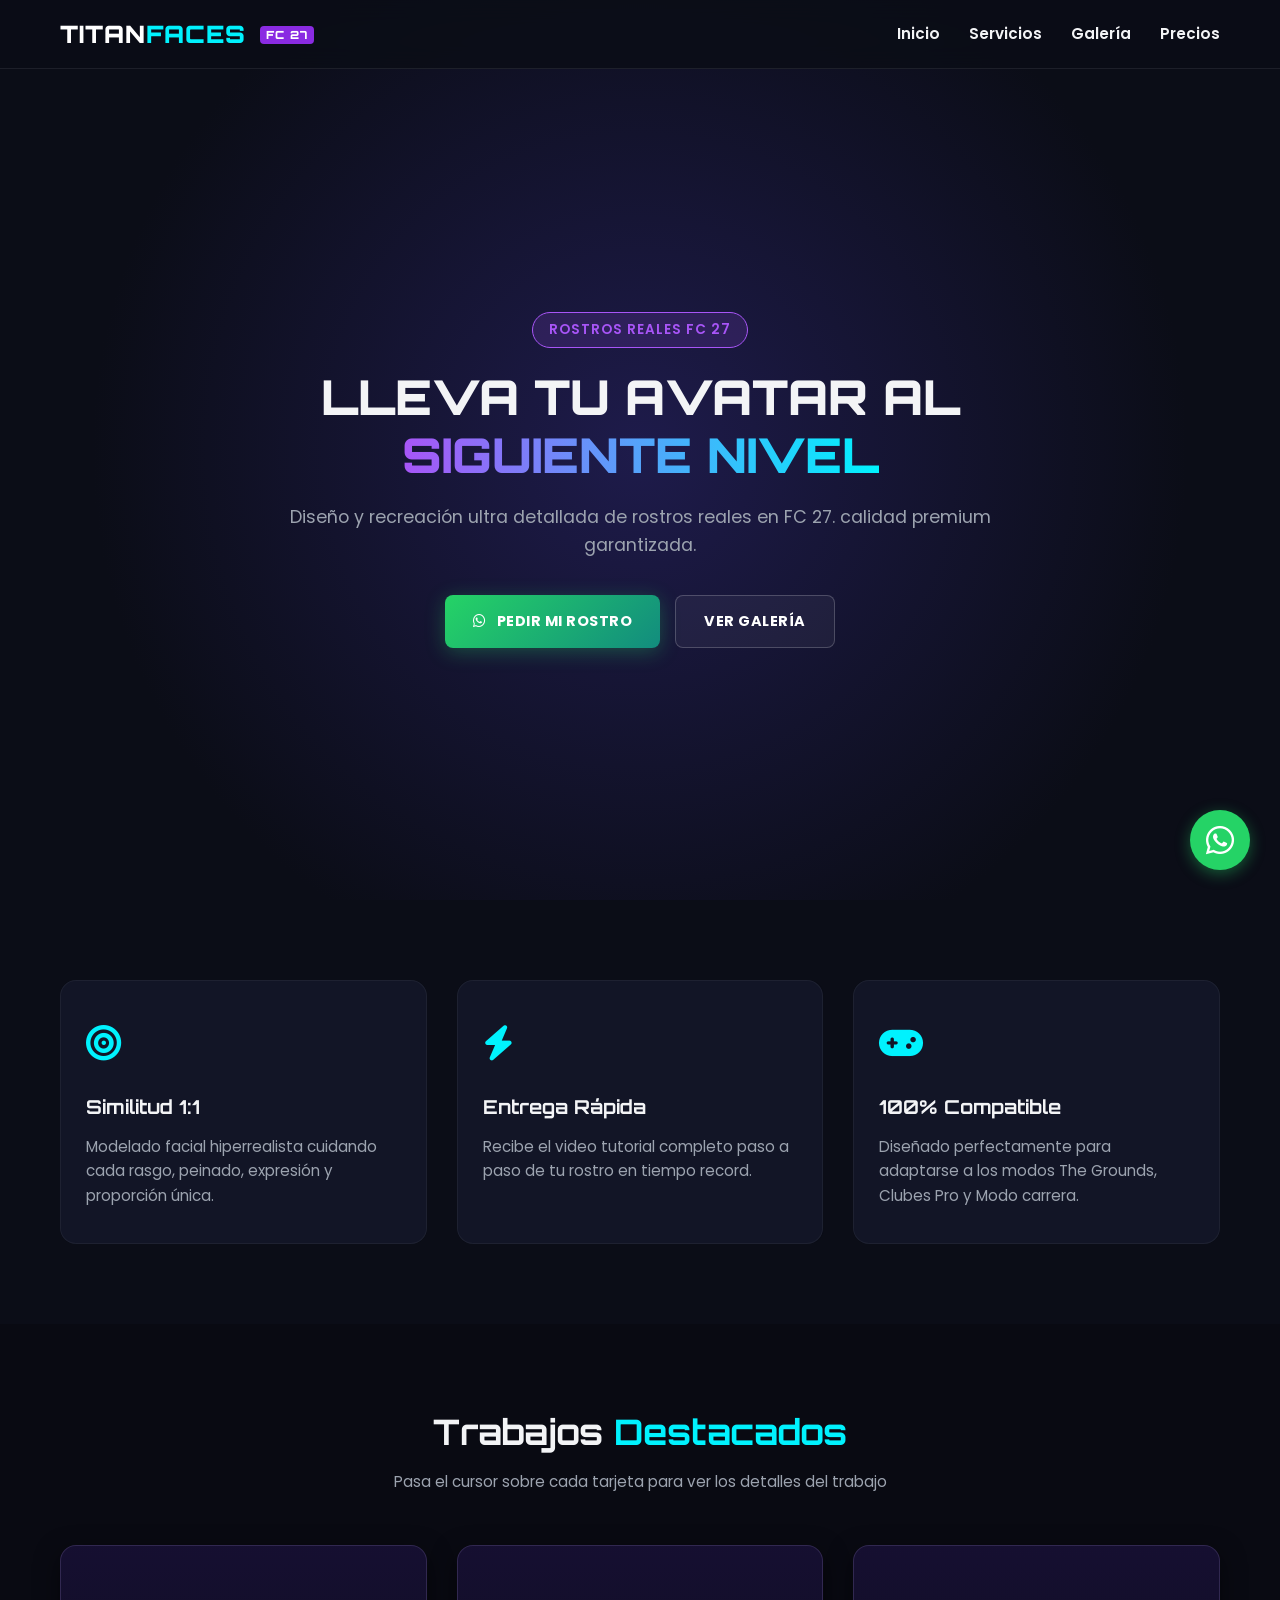
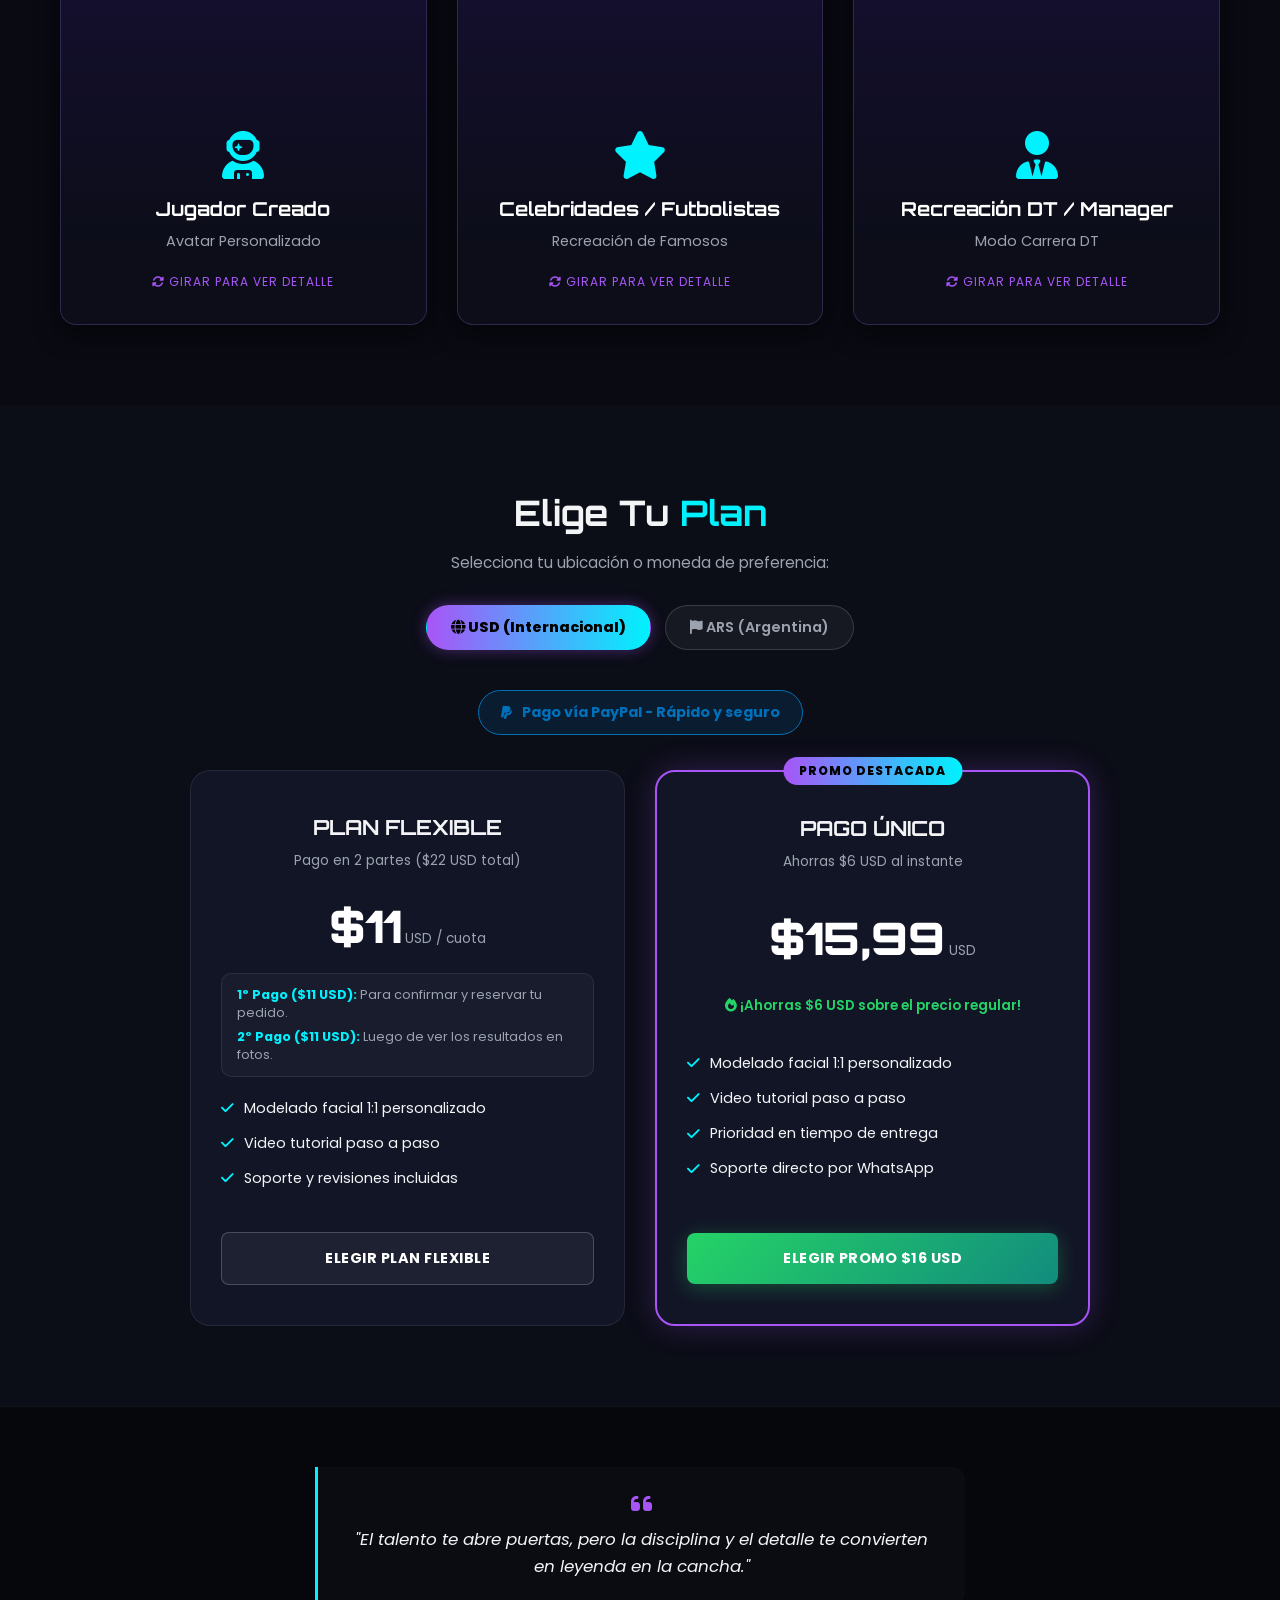
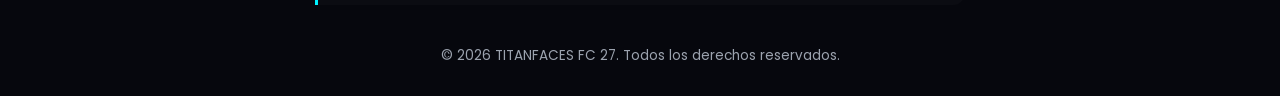
==== Web FC27 TITANFACES/index.html @ 933a64d8 "Add files via upload" ====
<!DOCTYPE html>
<html lang="es">
<head>
  <meta charset="UTF-8">
  <meta name="viewport" content="width=device-width, initial-scale=1.0">
  <title>TitanFaces - Rostros Personalizados FC 27</title>
  <link rel="stylesheet" href="style.css">
  <!-- Google Fonts & Font Awesome Icons -->
  <link rel="preconnect" href="https://fonts.googleapis.com">
  <link rel="preconnect" href="https://fonts.gstatic.com" crossorigin>
  <link href="https://fonts.googleapis.com/css2?family=Orbitron:wght@600;800;900&family=Poppins:wght@300;400;600;700&display=swap" rel="stylesheet">
  <link rel="stylesheet" href="https://cdnjs.cloudflare.com/ajax/libs/font-awesome/6.4.0/css/all.min.css">
</head>
<body>

  <!-- Encabezado / Navegación -->
  <header class="header">
    <div class="container logo-container">
      <a href="#" class="logo">TITAN<span>FACES</span> <small>FC 27</small></a>
      <nav class="nav">
        <a href="#inicio">Inicio</a>
        <a href="#servicios">Servicios</a>
        <a href="#galeria">Galería</a>
        <a href="#precios">Precios</a>
      </nav>
    </div>
  </header>

  <!-- Sección Hero / Principal -->
  <section id="inicio" class="hero">
    <div class="hero-overlay"></div>
    <div class="container hero-content">
      <span class="badge">rostros reales FC 27</span>
      <h1>LLEVA TU AVATAR AL <span>SIGUIENTE NIVEL</span></h1>
      <p>Diseño y recreación ultra detallada de rostros reales en FC 27.
       calidad premium garantizada.</p>
      <div class="hero-buttons">
        <a href="https://wa.me/541133308593?text=Hola,%20quiero%20cotizar%20un%20rostro%20personalizado%20para%20FC%2027" class="btn btn-primary" target="_blank">
          <i class="fa-brands fa-whatsapp"></i> Pedir Mi Rostro
        </a>
        <a href="#galeria" class="btn btn-secondary">Ver Galería</a>
      </div>
    </div>
  </section>

  <!-- Características / Por qué elegirnos -->
  <section id="servicios" class="features">
    <div class="container grid-3">
      <div class="card">
        <div class="card-icon"><i class="fa-solid fa-bullseye"></i></div>
        <h3>Similitud 1:1</h3>
        <p>Modelado facial hiperrealista cuidando cada rasgo, peinado, expresión y proporción única.</p>
      </div>
      <div class="card">
        <div class="card-icon"><i class="fa-solid fa-bolt"></i></div>
        <h3>Entrega Rápida</h3>
        <p>Recibe el video tutorial completo paso a paso de tu rostro en tiempo record.</p>
      </div>
      <div class="card">
        <div class="card-icon"><i class="fa-solid fa-gamepad"></i></div>
        <h3>100% Compatible</h3>
        <p>Diseñado perfectamente para adaptarse a los modos The Grounds, Clubes Pro y Modo carrera.</p>
      </div>
    </div>
  </section>

  <!-- Galería / Muestra de Rostros con Giro 180° -->
  <section id="galeria" class="gallery">
    <div class="container">
      <h2 class="section-title">Trabajos <span>Destacados</span></h2>
      <p class="gallery-subtitle">Pasa el cursor sobre cada tarjeta para ver los detalles del trabajo</p>
      
      <div class="grid-3">

        <!-- Tarjeta 1 -->
        <div class="flip-card">
          <div class="flip-card-inner">
            <!-- Frente -->
            <div class="flip-card-front" style="background-image: url('1000303642.jpg');">
              <div class="card-overlay"></div>
              <div class="card-front-content">
                <i class="fa-solid fa-user-astronaut front-icon"></i>
                <h4>Jugador Creado</h4>
                <p>Avatar Personalizado</p>
                <span class="flip-hint"><i class="fa-solid fa-rotate"></i> Girar para ver detalle</span>
              </div>
            </div>
            <!-- Dorso (180°) -->
            <div class="flip-card-back" style="background-image: url('1000303642.jpg');">
              <div class="card-back-darken"></div>
              <div class="card-back-content">
                <h4>Detalles de Recreación</h4>
                <ul>
                  <li><i class="fa-solid fa-check"></i> Escaneo facial basado en fotos reales</li>
                  <li><i class="fa-solid fa-check"></i> Proporciones de frente, nariz y mandíbula 1:1</li>
                  <li><i class="fa-solid fa-check"></i> Tono de piel y peinado exactos</li>
                </ul>
                <a href="#precios" class="btn-card-action">Pedir este estilo</a>
              </div>
            </div>
          </div>
        </div>

        <!-- Tarjeta 2 -->
        <div class="flip-card">
          <div class="flip-card-inner">
            <!-- Frente -->
            <div class="flip-card-front" style="background-image: url('1000301912.jpg');">
              <div class="card-overlay"></div>
              <div class="card-front-content">
                <i class="fa-solid fa-star front-icon"></i>
                <h4>Celebridades / Futbolistas</h4>
                <p>Recreación de Famosos</p>
                <span class="flip-hint"><i class="fa-solid fa-rotate"></i> Girar para ver detalle</span>
              </div>
            </div>
            <!-- Dorso (180°) -->
            <div class="flip-card-back" style="background-image: url('1000301912.jpg');">
              <div class="card-back-darken"></div>
              <div class="card-back-content">
                <h4>Detalles de Recreación</h4>
                <ul>
                  <li><i class="fa-solid fa-check"></i> Réplica de estrellas y celebridades mundialmente conocidas</li>
                  <li><i class="fa-solid fa-check"></i> Modelado de ojos, cejas, barba y expresiones icónicas</li>
                  <li><i class="fa-solid fa-check"></i> Ajuste perfecto para lucir en la cancha</li>
                </ul>
                <a href="#precios" class="btn-card-action">Pedir este estilo</a>
              </div>
            </div>
          </div>
        </div>

        <!-- Tarjeta 3 -->
        <div class="flip-card">
          <div class="flip-card-inner">
            <!-- Frente -->
            <div class="flip-card-front" style="background-image: url('1000305915.jpg');">
              <div class="card-overlay"></div>
              <div class="card-front-content">
                <i class="fa-solid fa-user-tie front-icon"></i>
                <h4>Recreación DT / Manager</h4>
                <p>Modo Carrera DT</p>
                <span class="flip-hint"><i class="fa-solid fa-rotate"></i> Girar para ver detalle</span>
              </div>
            </div>
            <!-- Dorso (180°) -->
            <div class="flip-card-back" style="background-image: url('1000305915.jpg');">
              <div class="card-back-darken"></div>
              <div class="card-back-content">
                <h4>Detalles de Recreación</h4>
                <ul>
                  <li><i class="fa-solid fa-check"></i> Rostro realista para Directores Técnicos</li>
                  <li><i class="fa-solid fa-check"></i> Rasgos maduros y expresiones de liderazgo</li>
                  <li><i class="fa-solid fa-check"></i> Ideal para vivir tu propio Modo Carrera DT</li>
                </ul>
                <a href="#precios" class="btn-card-action">Pedir este estilo</a>
              </div>
            </div>
          </div>
        </div>

      </div>
    </div>
  </section>

  <!-- Sección Precios -->
  <section id="precios" class="pricing">
    <div class="container">
      <h2 class="section-title">Elige Tu <span>Plan</span></h2>
      <p class="pricing-subtitle">Selecciona tu ubicación o moneda de preferencia:</p>
      
      <!-- Selector de Moneda / Región -->
      <div class="currency-toggle-wrapper">
        <input type="radio" id="usd-toggle" name="currency-toggle" checked>
        <label for="usd-toggle" class="toggle-btn"><i class="fa-solid fa-globe"></i> USD (Internacional)</label>

        <input type="radio" id="ars-toggle" name="currency-toggle">
        <label for="ars-toggle" class="toggle-btn"><i class="fa-solid fa-flag"></i> ARS (Argentina)</label>

        <!-- Bloque Precios Internacional (USD) -->
        <div class="pricing-group usd-group">
          <div class="payment-method-badge paypal-badge">
            <i class="fa-brands fa-paypal"></i> Pago vía PayPal - Rápido y seguro
          </div>
          <div class="pricing-grid">
            
            <!-- Opción 1 USD -->
            <div class="pricing-card">
              <div class="pricing-header">
                <h3>PLAN FLEXIBLE</h3>
                <p>Pago en 2 partes ($22 USD total)</p>
              </div>
              <div class="price">
                <span class="amount">$11</span>
                <span class="currency">USD / cuota</span>
              </div>
              
              <div class="payment-steps">
                <p><span>1º Pago ($11 USD):</span> Para confirmar y reservar tu pedido.</p>
                <p><span>2º Pago ($11 USD):</span> Luego de ver los resultados en fotos.</p>
              </div>

              <ul class="pricing-features">
                <li><i class="fa-solid fa-check"></i> Modelado facial 1:1 personalizado</li>
                <li><i class="fa-solid fa-check"></i> Video tutorial paso a paso</li>
                <li><i class="fa-solid fa-check"></i> Soporte y revisiones incluidas</li>
              </ul>
              <a href="https://wa.me/541133308593?text=Hola,%20quiero%20el%20Plan%20Flexible%20en%20USD%20(2%20pagos%20de%2011%20USD)" class="btn btn-secondary btn-full" target="_blank">Elegir Plan Flexible</a>
            </div>

            <!-- Opción 2 USD -->
            <div class="pricing-card popular">
              <div class="popular-badge">PROMO DESTACADA</div>
              <div class="pricing-header">
                <h3>PAGO ÚNICO</h3>
                <p>Ahorras $6 USD al instante</p>
              </div>
              <div class="price">
                <span class="amount">$15,99</span>
                <span class="currency">USD</span>
              </div>
              <p class="savings-text"><i class="fa-solid fa-fire"></i> ¡Ahorras $6 USD sobre el precio regular!</p>
              <ul class="pricing-features">
                <li><i class="fa-solid fa-check"></i> Modelado facial 1:1 personalizado</li>
                <li><i class="fa-solid fa-check"></i> Video tutorial paso a paso</li>
                <li><i class="fa-solid fa-check"></i> Prioridad en tiempo de entrega</li>
                <li><i class="fa-solid fa-check"></i> Soporte directo por WhatsApp</li>
              </ul>
              <a href="https://wa.me/541133308593?text=Hola,%20quiero%20aprovechar%20la%20Promoción%20Pago%20Único%20de%2017%20USD" class="btn btn-primary btn-full" target="_blank">Elegir Promo $16 USD</a>
            </div>

          </div>
        </div>

        <!-- Bloque Precios Argentina (ARS) -->
        <div class="pricing-group ars-group">
          <div class="payment-method-badge mp-badge">
            <i class="fa-solid fa-wallet"></i> Pago vía MercadoPago - Rápido y seguro
          </div>
          <div class="pricing-grid">
            
            <!-- Opción 1 ARS -->
            <div class="pricing-card">
              <div class="pricing-header">
                <h3>PLAN FLEXIBLE</h3>
                <p>Pago en 2 partes ($22 mil total)</p>
              </div>
              <div class="price">
                <span class="amount">$11.000</span>
                <span class="currency">ARS / cuota</span>
              </div>
              
              <div class="payment-steps">
                <p><span>1º Pago ($11 mil):</span> Para confirmar y reservar tu pedido.</p>
                <p><span>2º Pago ($11 mil):</span> Luego de ver los resultados en fotos.</p>
              </div>

              <ul class="pricing-features">
                <li><i class="fa-solid fa-check"></i> Modelado facial 1:1 personalizado</li>
                <li><i class="fa-solid fa-check"></i> Video tutorial paso a paso</li>
                <li><i class="fa-solid fa-check"></i> Soporte y revisiones incluidas</li>
              </ul>
              <a href="https://wa.me/541133308593?text=Hola,%20quiero%20el%20Plan%20Flexible%20en%20Pesos%20(2%20pagos%20de%20$11.000)" class="btn btn-secondary btn-full" target="_blank">Elegir Plan Flexible</a>
            </div>

            <!-- Opción 2 ARS -->
            <div class="pricing-card popular">
              <div class="popular-badge">PROMO DESTACADA</div>
              <div class="pricing-header">
                <h3>PAGO ÚNICO</h3>
                <p>Ahorras $6 mil pesos al instante</p>
              </div>
              <div class="price">
                <span class="amount">$16.000</span>
                <span class="currency">ARS</span>
              </div>
              <p class="savings-text"><i class="fa-solid fa-fire"></i> ¡Ahorras $6 mil pesos sobre el precio regular!</p>
              <ul class="pricing-features">
                <li><i class="fa-solid fa-check"></i> Modelado facial 1:1 personalizado</li>
                <li><i class="fa-solid fa-check"></i> Video tutorial paso a paso</li>
                <li><i class="fa-solid fa-check"></i> Prioridad en tiempo de entrega</li>
                <li><i class="fa-solid fa-check"></i> Soporte directo por WhatsApp</li>
              </ul>
              <a href="https://wa.me/541133308593?text=Hola,%20quiero%20aprovechar%20la%20Promoción%20Pago%20Único%20de%20$17.000" class="btn btn-primary btn-full" target="_blank">Elegir Promo $16 mil</a>
            </div>

          </div>
        </div>

      </div>
    </div>
  </section>

  <!-- Botón Flotante de WhatsApp -->
  <a href="https://wa.me/541133308593?text=Hola,%20me%20gustaría%20obtener%20información%20sobre%20los%20rostros%20personalizados" class="whatsapp-float" target="_blank" aria-label="Contacto por WhatsApp">
    <i class="fa-brands fa-whatsapp"></i>
  </a>

  <!-- Pie de Página -->
  <footer class="footer">
    <div class="container">
      <div class="quote-box">
        <i class="fa-solid fa-quote-left quote-icon"></i>
        <p class="quote-text">"El talento te abre puertas, pero la disciplina y el detalle te convierten en leyenda en la cancha."</p>
      </div>
      <div class="footer-bottom">
        <p>&copy; 2026 TITANFACES FC 27. Todos los derechos reservados.</p>
      </div>
    </div>
  </footer>

</body>
</html>
---- Web FC27 TITANFACES/style.css ----
/* ==========================================
   RESET Y VARIABLES GLOBALES
   ========================================== */
:root {
  --bg-dark: #0b0d17;
  --bg-card: rgba(22, 27, 46, 0.7);
  --primary: #8a2be2;
  --primary-neon: #a855f7;
  --accent: #00f2fe;
  --text-main: #f3f4f6;
  --text-muted: #9ca3af;
  --font-title: 'Orbitron', sans-serif;
  --font-body: 'Poppins', sans-serif;
}

* {
  margin: 0;
  padding: 0;
  box-sizing: border-box;
}

html {
  scroll-behavior: smooth;
}

body {
  background-color: var(--bg-dark);
  color: var(--text-main);
  font-family: var(--font-body);
  line-height: 1.6;
  overflow-x: hidden;
}

.container {
  max-width: 1200px;
  margin: 0 auto;
  padding: 0 20px;
}

/* ==========================================
   ENCABEZADO / NAV
   ========================================== */
.header {
  position: fixed;
  top: 0;
  width: 100%;
  z-index: 100;
  background: rgba(11, 13, 23, 0.85);
  backdrop-filter: blur(12px);
  border-bottom: 1px solid rgba(255, 255, 255, 0.08);
  padding: 15px 0;
}

.logo-container {
  display: flex;
  justify-content: space-between;
  align-items: center;
}

.logo {
  font-family: var(--font-title);
  font-size: 1.5rem;
  font-weight: 900;
  color: #fff;
  text-decoration: none;
  letter-spacing: 1px;
}

.logo span {
  color: var(--accent);
}

.logo small {
  font-size: 0.7rem;
  background: var(--primary);
  padding: 2px 6px;
  border-radius: 4px;
  margin-left: 5px;
  vertical-align: middle;
}

.nav a {
  color: var(--text-main);
  text-decoration: none;
  margin-left: 25px;
  font-weight: 600;
  font-size: 0.95rem;
  transition: color 0.3s ease;
}

.nav a:hover {
  color: var(--accent);
}

/* ==========================================
   HERO SECTION
   ========================================== */
.hero {
  position: relative;
  min-height: 100vh;
  display: flex;
  align-items: center;
  justify-content: center;
  text-align: center;
  padding: 120px 0 60px;
  background: radial-gradient(circle at center, #1e1b4b 0%, var(--bg-dark) 70%);
}

.hero-content {
  position: relative;
  z-index: 2;
  max-width: 800px;
}

.badge {
  display: inline-block;
  padding: 6px 16px;
  background: rgba(168, 85, 247, 0.15);
  border: 1px solid var(--primary-neon);
  color: var(--primary-neon);
  border-radius: 50px;
  font-size: 0.85rem;
  font-weight: 600;
  text-transform: uppercase;
  letter-spacing: 1px;
  margin-bottom: 20px;
}

.hero h1 {
  font-family: var(--font-title);
  font-size: 3rem;
  line-height: 1.2;
  margin-bottom: 20px;
  font-weight: 900;
}

.hero h1 span {
  background: linear-gradient(90deg, var(--primary-neon), var(--accent));
  -webkit-background-clip: text;
  -webkit-text-fill-color: transparent;
}

.hero p {
  color: var(--text-muted);
  font-size: 1.1rem;
  margin-bottom: 35px;
}

.hero-buttons {
  display: flex;
  gap: 15px;
  justify-content: center;
  flex-wrap: wrap;
}

/* BOTONES */
.btn {
  display: inline-flex;
  align-items: center;
  justify-content: center;
  gap: 10px;
  padding: 14px 28px;
  border-radius: 8px;
  font-weight: 700;
  text-decoration: none;
  text-transform: uppercase;
  font-size: 0.9rem;
  letter-spacing: 0.5px;
  transition: all 0.3s ease;
}

.btn-primary {
  background: linear-gradient(135deg, #25d366, #128c7e);
  color: #fff;
  box-shadow: 0 4px 20px rgba(37, 211, 102, 0.3);
}

.btn-primary:hover {
  transform: translateY(-3px);
  box-shadow: 0 6px 25px rgba(37, 211, 102, 0.5);
}

.btn-secondary {
  background: rgba(255, 255, 255, 0.05);
  color: #fff;
  border: 1px solid rgba(255, 255, 255, 0.2);
}

.btn-secondary:hover {
  background: rgba(255, 255, 255, 0.15);
  border-color: #fff;
  transform: translateY(-3px);
}

/* ==========================================
   CARACTERÍSTICAS / TARJETAS
   ========================================== */
.features {
  padding: 80px 0;
}

.grid-3 {
  display: grid;
  grid-template-columns: repeat(auto-fit, minmax(300px, 1fr));
  gap: 30px;
}

.card {
  background: var(--bg-card);
  border: 1px solid rgba(255, 255, 255, 0.05);
  padding: 35px 25px;
  border-radius: 16px;
  backdrop-filter: blur(10px);
  transition: all 0.3s ease;
}

.card:hover {
  transform: translateY(-8px);
  border-color: var(--primary-neon);
  box-shadow: 0 10px 30px rgba(168, 85, 247, 0.2);
}

.card-icon {
  font-size: 2.2rem;
  color: var(--accent);
  margin-bottom: 20px;
}

.card h3 {
  font-family: var(--font-title);
  font-size: 1.2rem;
  margin-bottom: 12px;
}

.card p {
  color: var(--text-muted);
  font-size: 0.95rem;
}

/* ==========================================
   GALERÍA CON GIRO 180° (FLIP CARD EFFECT)
   ========================================== */
.gallery {
  padding: 80px 0;
  background: rgba(0, 0, 0, 0.2);
}

.section-title {
  text-align: center;
  font-family: var(--font-title);
  font-size: 2.2rem;
  margin-bottom: 10px;
}

.section-title span {
  color: var(--accent);
}

.gallery-subtitle {
  text-align: center;
  color: var(--text-muted);
  margin-bottom: 50px;
  font-size: 0.95rem;
}

.flip-card {
  background-color: transparent;
  height: 380px;
  perspective: 1000px;
}

.flip-card-inner {
  position: relative;
  width: 100%;
  height: 100%;
  text-align: center;
  transition: transform 0.8s cubic-bezier(0.175, 0.885, 0.32, 1.275);
  transform-style: preserve-3d;
  border-radius: 16px;
  box-shadow: 0 8px 25px rgba(0,0,0,0.5);
}

.flip-card:hover .flip-card-inner {
  transform: rotateY(180deg);
}

.flip-card-front, .flip-card-back {
  position: absolute;
  width: 100%;
  height: 100%;
  -webkit-backface-visibility: hidden;
  backface-visibility: hidden;
  border-radius: 16px;
  overflow: hidden;
  background-size: cover;
  background-position: center;
  border: 1px solid rgba(255, 255, 255, 0.1);
}

/* FRENTE */
.flip-card-front {
  background-color: #1a103c;
  display: flex;
  align-items: flex-end;
  justify-content: center;
  z-index: 2;
}

.flip-card:hover .flip-card-front {
  pointer-events: none;
}

.card-overlay {
  position: absolute;
  top: 0;
  left: 0;
  width: 100%;
  height: 100%;
  background: linear-gradient(to top, rgba(11, 13, 23, 0.95) 20%, rgba(11, 13, 23, 0.3) 100%);
}

.card-front-content {
  position: relative;
  z-index: 2;
  padding: 30px 20px;
  width: 100%;
}

.front-icon {
  font-size: 3rem;
  color: var(--accent);
  margin-bottom: 15px;
}

.card-front-content h4 {
  font-family: var(--font-title);
  font-size: 1.2rem;
  color: #fff;
  margin-bottom: 5px;
}

.card-front-content p {
  color: var(--text-muted);
  font-size: 0.9rem;
  margin-bottom: 15px;
}

.flip-hint {
  font-size: 0.75rem;
  color: var(--primary-neon);
  text-transform: uppercase;
  letter-spacing: 1px;
}

/* DORSO (180 DEGREES) */
.flip-card-back {
  background-color: #0d0722;
  transform: rotateY(180deg);
  display: flex;
  align-items: center;
  justify-content: center;
  z-index: 3;
}

.card-back-darken {
  position: absolute;
  top: 0;
  left: 0;
  width: 100%;
  height: 100%;
  background: rgba(11, 13, 23, 0.88);
  backdrop-filter: blur(5px);
}

.card-back-content {
  position: relative;
  z-index: 5;
  padding: 25px;
  text-align: left;
  transform: translateZ(30px);
}

.card-back-content h4 {
  font-family: var(--font-title);
  font-size: 1.1rem;
  color: var(--accent);
  margin-bottom: 15px;
  text-align: center;
}

.card-back-content ul {
  list-style: none;
  margin-bottom: 25px;
}

.card-back-content li {
  font-size: 0.85rem;
  color: var(--text-main);
  margin-bottom: 10px;
  display: flex;
  align-items: flex-start;
  gap: 8px;
}

.card-back-content li i {
  color: var(--primary-neon);
  margin-top: 3px;
}

.btn-card-action {
  position: relative;
  z-index: 10;
  display: block;
  text-align: center;
  background: var(--primary);
  color: #fff;
  text-decoration: none;
  padding: 10px;
  border-radius: 6px;
  font-weight: 600;
  font-size: 0.85rem;
  transition: all 0.3s ease;
  cursor: pointer;
}

.btn-card-action:hover {
  background: var(--primary-neon);
  box-shadow: 0 0 15px rgba(168, 85, 247, 0.5);
}

/* ==========================================
   SECCIÓN PRECIOS Y FORMAS DE PAGO
   ========================================== */
.pricing {
  padding: 80px 0;
}

.pricing-subtitle {
  text-align: center;
  color: var(--text-muted);
  margin-bottom: 30px;
  font-size: 0.95rem;
}

/* Selector de Moneda */
.currency-toggle-wrapper {
  text-align: center;
}

.currency-toggle-wrapper input[type="radio"] {
  display: none;
}

.toggle-btn {
  display: inline-block;
  padding: 10px 24px;
  margin: 0 5px 40px;
  background: rgba(255, 255, 255, 0.05);
  border: 1px solid rgba(255, 255, 255, 0.15);
  border-radius: 30px;
  color: var(--text-muted);
  font-weight: 600;
  font-size: 0.9rem;
  cursor: pointer;
  transition: all 0.3s ease;
}

#usd-toggle:checked ~ label[for="usd-toggle"],
#ars-toggle:checked ~ label[for="ars-toggle"] {
  background: linear-gradient(90deg, var(--primary-neon), var(--accent));
  color: #000;
  border-color: transparent;
  font-weight: 800;
  box-shadow: 0 0 15px rgba(168, 85, 247, 0.4);
}

/* Alternancia de Bloques */
.pricing-group {
  display: none;
}

#usd-toggle:checked ~ .usd-group {
  display: block;
}

#ars-toggle:checked ~ .ars-group {
  display: block;
}

/* Insignias de Métodos de Pago */
.payment-method-badge {
  display: inline-flex;
  align-items: center;
  gap: 10px;
  padding: 10px 22px;
  border-radius: 30px;
  font-size: 0.9rem;
  font-weight: 700;
  margin-bottom: 35px;
}

.paypal-badge {
  background: rgba(0, 112, 186, 0.15);
  border: 1px solid #0070ba;
  color: #0070ba;
}

.mp-badge {
  background: rgba(0, 158, 227, 0.15);
  border: 1px solid #009ee3;
  color: #009ee3;
}

.pricing-grid {
  display: grid;
  grid-template-columns: repeat(auto-fit, minmax(300px, 1fr));
  gap: 30px;
  max-width: 900px;
  margin: 0 auto;
}

.pricing-card {
  background: var(--bg-card);
  border: 1px solid rgba(255, 255, 255, 0.08);
  border-radius: 20px;
  padding: 40px 30px;
  text-align: center;
  position: relative;
  backdrop-filter: blur(10px);
  display: flex;
  flex-direction: column;
  justify-content: space-between;
  transition: transform 0.3s ease;
}

.pricing-card:hover {
  transform: translateY(-5px);
}

.pricing-card.popular {
  border: 2px solid var(--primary-neon);
  box-shadow: 0 0 30px rgba(168, 85, 247, 0.25);
}

.popular-badge {
  position: absolute;
  top: -15px;
  left: 50%;
  transform: translateX(-50%);
  background: linear-gradient(90deg, var(--primary-neon), var(--accent));
  color: #000;
  font-weight: 800;
  font-size: 0.75rem;
  padding: 4px 16px;
  border-radius: 20px;
  text-transform: uppercase;
  letter-spacing: 1px;
}

.pricing-header h3 {
  font-family: var(--font-title);
  font-size: 1.3rem;
  margin-bottom: 5px;
}

.pricing-header p {
  color: var(--text-muted);
  font-size: 0.85rem;
  margin-bottom: 20px;
}

.price {
  margin-bottom: 10px;
}

.price .amount {
  font-family: var(--font-title);
  font-size: 2.8rem;
  font-weight: 900;
  color: #fff;
}

.price .currency {
  font-size: 0.85rem;
  color: var(--text-muted);
}

/* Pasos de Pago en Cuotas */
.payment-steps {
  background: rgba(255, 255, 255, 0.03);
  border: 1px solid rgba(255, 255, 255, 0.08);
  border-radius: 10px;
  padding: 12px 15px;
  text-align: left;
  margin-bottom: 20px;
}

.payment-steps p {
  font-size: 0.8rem;
  color: var(--text-muted);
  margin-bottom: 6px;
  line-height: 1.4;
}

.payment-steps p:last-child {
  margin-bottom: 0;
}

.payment-steps p span {
  color: var(--accent);
  font-weight: 700;
}

.savings-text {
  font-size: 0.85rem;
  color: #25d366;
  font-weight: 600;
  margin-bottom: 25px;
}

.pricing-features {
  list-style: none;
  text-align: left;
  margin-bottom: 30px;
}

.pricing-features li {
  font-size: 0.9rem;
  margin-bottom: 12px;
  color: var(--text-main);
  display: flex;
  align-items: center;
  gap: 10px;
}

.pricing-features li i {
  color: var(--accent);
}

.btn-full {
  width: 100%;
}

/* ==========================================
   BOTÓN FLOTANTE WHATSAPP
   ========================================== */
.whatsapp-float {
  position: fixed;
  bottom: 30px;
  right: 30px;
  width: 60px;
  height: 60px;
  background-color: #25d366;
  color: #fff;
  border-radius: 50%;
  display: flex;
  align-items: center;
  justify-content: center;
  font-size: 32px;
  box-shadow: 0 4px 15px rgba(37, 211, 102, 0.4);
  z-index: 1000;
  text-decoration: none;
  transition: all 0.3s ease;
  animation: pulse 2s infinite;
}

.whatsapp-float:hover {
  transform: scale(1.1);
  background-color: #20ba5a;
}

@keyframes pulse {
  0% { box-shadow: 0 0 0 0 rgba(37, 211, 102, 0.6); }
  70% { box-shadow: 0 0 0 15px rgba(37, 211, 102, 0); }
  100% { box-shadow: 0 0 0 0 rgba(37, 211, 102, 0); }
}

/* ==========================================
   FOOTER
   ========================================== */
.footer {
  background: #06070d;
  padding: 60px 0 30px;
  border-top: 1px solid rgba(255, 255, 255, 0.05);
  text-align: center;
}

.quote-box {
  max-width: 650px;
  margin: 0 auto 40px;
  padding: 25px;
  border-left: 3px solid var(--accent);
  background: rgba(255, 255, 255, 0.02);
  border-radius: 0 12px 12px 0;
}

.quote-icon {
  font-size: 1.5rem;
  color: var(--primary-neon);
  margin-bottom: 10px;
}

.quote-text {
  font-style: italic;
  font-size: 1.05rem;
  color: var(--text-main);
}

.footer-bottom p {
  color: var(--text-muted);
  font-size: 0.85rem;
}

/* RESPONSIVE */
@media (max-width: 768px) {
  .hero h1 {
    font-size: 2.1rem;
  }
  .nav {
    display: none;
  }
  .logo-container {
    justify-content: center;
  }
}
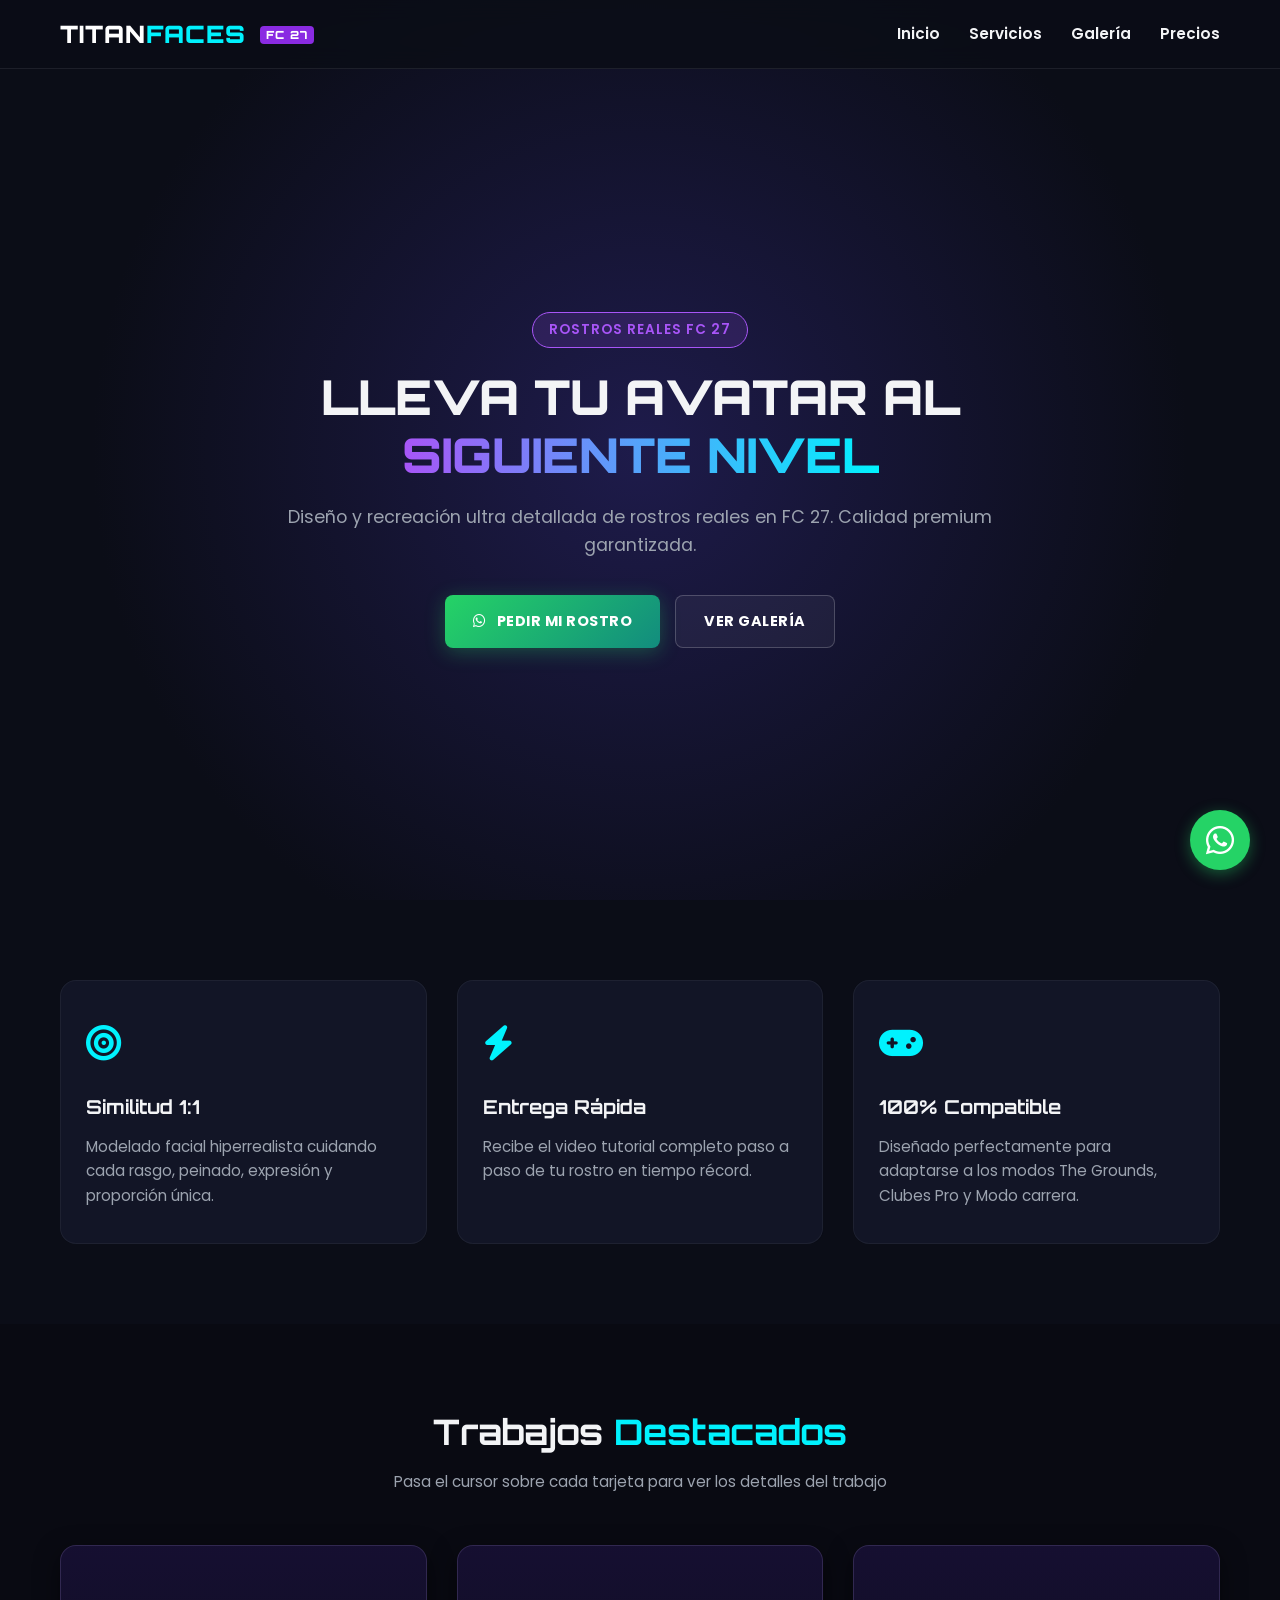
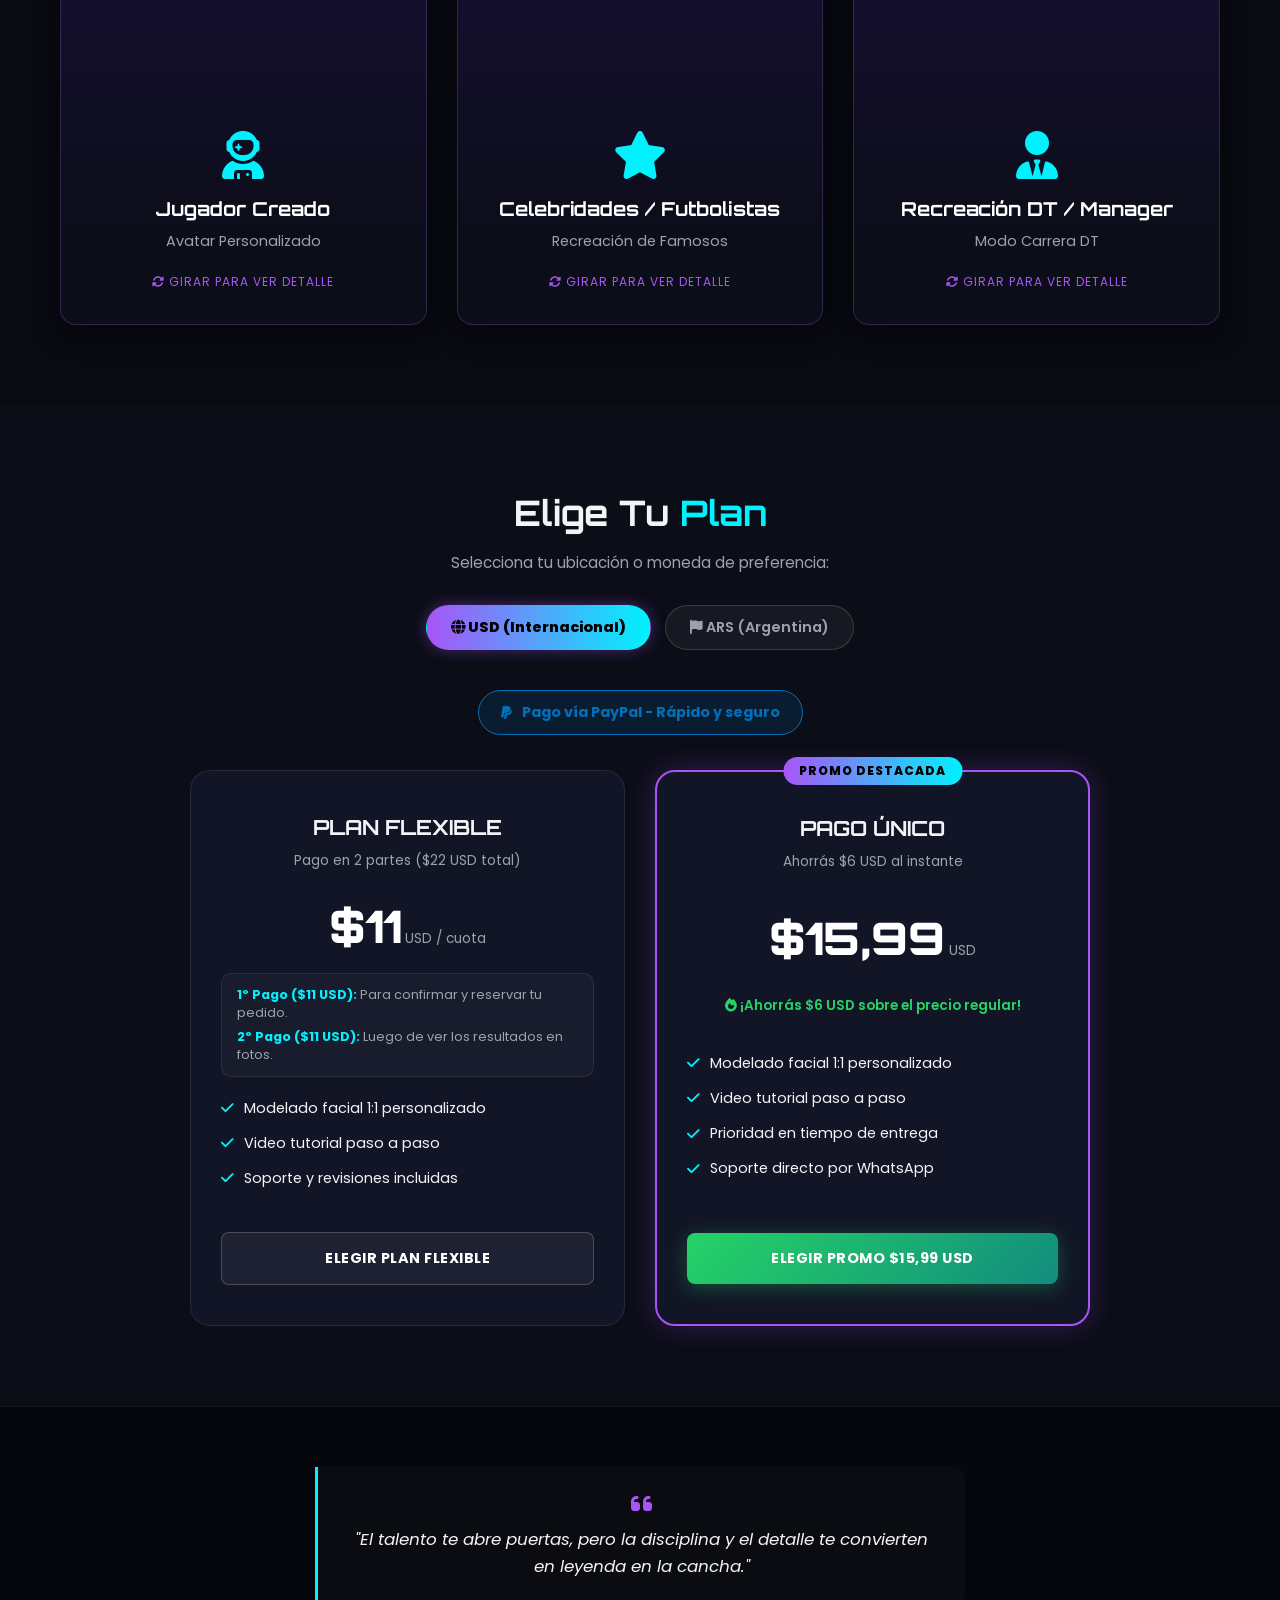
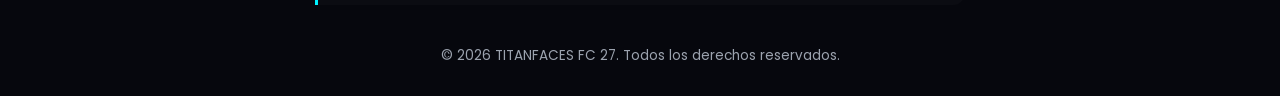
==== commit 1ccc2542: "Add files via upload" ====
--- a/Web FC27 TITANFACES/index.html
+++ b/Web FC27 TITANFACES/index.html
@@ -32,8 +32,7 @@
     <div class="container hero-content">
       <span class="badge">rostros reales FC 27</span>
       <h1>LLEVA TU AVATAR AL <span>SIGUIENTE NIVEL</span></h1>
-      <p>Diseño y recreación ultra detallada de rostros reales en FC 27.
-       calidad premium garantizada.</p>
+      <p>Diseño y recreación ultra detallada de rostros reales en FC 27. Calidad premium garantizada.</p>
       <div class="hero-buttons">
         <a href="https://wa.me/541133308593?text=Hola,%20quiero%20cotizar%20un%20rostro%20personalizado%20para%20FC%2027" class="btn btn-primary" target="_blank">
           <i class="fa-brands fa-whatsapp"></i> Pedir Mi Rostro
@@ -54,7 +53,7 @@
       <div class="card">
         <div class="card-icon"><i class="fa-solid fa-bolt"></i></div>
         <h3>Entrega Rápida</h3>
-        <p>Recibe el video tutorial completo paso a paso de tu rostro en tiempo record.</p>
+        <p>Recibe el video tutorial completo paso a paso de tu rostro en tiempo récord.</p>
       </div>
       <div class="card">
         <div class="card-icon"><i class="fa-solid fa-gamepad"></i></div>
@@ -75,7 +74,6 @@
         <!-- Tarjeta 1 -->
         <div class="flip-card">
           <div class="flip-card-inner">
-            <!-- Frente -->
             <div class="flip-card-front" style="background-image: url('1000303642.jpg');">
               <div class="card-overlay"></div>
               <div class="card-front-content">
@@ -85,7 +83,6 @@
                 <span class="flip-hint"><i class="fa-solid fa-rotate"></i> Girar para ver detalle</span>
               </div>
             </div>
-            <!-- Dorso (180°) -->
             <div class="flip-card-back" style="background-image: url('1000303642.jpg');">
               <div class="card-back-darken"></div>
               <div class="card-back-content">
@@ -104,7 +101,6 @@
         <!-- Tarjeta 2 -->
         <div class="flip-card">
           <div class="flip-card-inner">
-            <!-- Frente -->
             <div class="flip-card-front" style="background-image: url('1000301912.jpg');">
               <div class="card-overlay"></div>
               <div class="card-front-content">
@@ -114,7 +110,6 @@
                 <span class="flip-hint"><i class="fa-solid fa-rotate"></i> Girar para ver detalle</span>
               </div>
             </div>
-            <!-- Dorso (180°) -->
             <div class="flip-card-back" style="background-image: url('1000301912.jpg');">
               <div class="card-back-darken"></div>
               <div class="card-back-content">
@@ -133,7 +128,6 @@
         <!-- Tarjeta 3 -->
         <div class="flip-card">
           <div class="flip-card-inner">
-            <!-- Frente -->
             <div class="flip-card-front" style="background-image: url('1000305915.jpg');">
               <div class="card-overlay"></div>
               <div class="card-front-content">
@@ -143,7 +137,6 @@
                 <span class="flip-hint"><i class="fa-solid fa-rotate"></i> Girar para ver detalle</span>
               </div>
             </div>
-            <!-- Dorso (180°) -->
             <div class="flip-card-back" style="background-image: url('1000305915.jpg');">
               <div class="card-back-darken"></div>
               <div class="card-back-content">
@@ -213,20 +206,20 @@
               <div class="popular-badge">PROMO DESTACADA</div>
               <div class="pricing-header">
                 <h3>PAGO ÚNICO</h3>
-                <p>Ahorras $6 USD al instante</p>
+                <p>Ahorrás $6 USD al instante</p>
               </div>
               <div class="price">
                 <span class="amount">$15,99</span>
                 <span class="currency">USD</span>
               </div>
-              <p class="savings-text"><i class="fa-solid fa-fire"></i> ¡Ahorras $6 USD sobre el precio regular!</p>
+              <p class="savings-text"><i class="fa-solid fa-fire"></i> ¡Ahorrás $6 USD sobre el precio regular!</p>
               <ul class="pricing-features">
                 <li><i class="fa-solid fa-check"></i> Modelado facial 1:1 personalizado</li>
                 <li><i class="fa-solid fa-check"></i> Video tutorial paso a paso</li>
                 <li><i class="fa-solid fa-check"></i> Prioridad en tiempo de entrega</li>
                 <li><i class="fa-solid fa-check"></i> Soporte directo por WhatsApp</li>
               </ul>
-              <a href="https://wa.me/541133308593?text=Hola,%20quiero%20aprovechar%20la%20Promoción%20Pago%20Único%20de%2017%20USD" class="btn btn-primary btn-full" target="_blank">Elegir Promo $16 USD</a>
+              <a href="https://wa.me/541133308593?text=elijo%20la%20opcion%20de%20$15,99%20USD" class="btn btn-primary btn-full" target="_blank">Elegir Promo $15,99 USD</a>
             </div>
 
           </div>
@@ -268,20 +261,20 @@
               <div class="popular-badge">PROMO DESTACADA</div>
               <div class="pricing-header">
                 <h3>PAGO ÚNICO</h3>
-                <p>Ahorras $6 mil pesos al instante</p>
+                <p>Ahorrás $6 mil pesos al instante</p>
               </div>
               <div class="price">
-                <span class="amount">$16.000</span>
+                <span class="amount">$16 mil</span>
                 <span class="currency">ARS</span>
               </div>
-              <p class="savings-text"><i class="fa-solid fa-fire"></i> ¡Ahorras $6 mil pesos sobre el precio regular!</p>
+              <p class="savings-text"><i class="fa-solid fa-fire"></i> ¡Ahorrás $6 mil pesos sobre el precio regular!</p>
               <ul class="pricing-features">
                 <li><i class="fa-solid fa-check"></i> Modelado facial 1:1 personalizado</li>
                 <li><i class="fa-solid fa-check"></i> Video tutorial paso a paso</li>
                 <li><i class="fa-solid fa-check"></i> Prioridad en tiempo de entrega</li>
                 <li><i class="fa-solid fa-check"></i> Soporte directo por WhatsApp</li>
               </ul>
-              <a href="https://wa.me/541133308593?text=Hola,%20quiero%20aprovechar%20la%20Promoción%20Pago%20Único%20de%20$17.000" class="btn btn-primary btn-full" target="_blank">Elegir Promo $16 mil</a>
+              <a href="https://wa.me/541133308593?text=elijo%20la%20opcion%20de%20$16%20mil%20pesos" class="btn btn-primary btn-full" target="_blank">Elegir Promo $16 mil</a>
             </div>
 
           </div>
